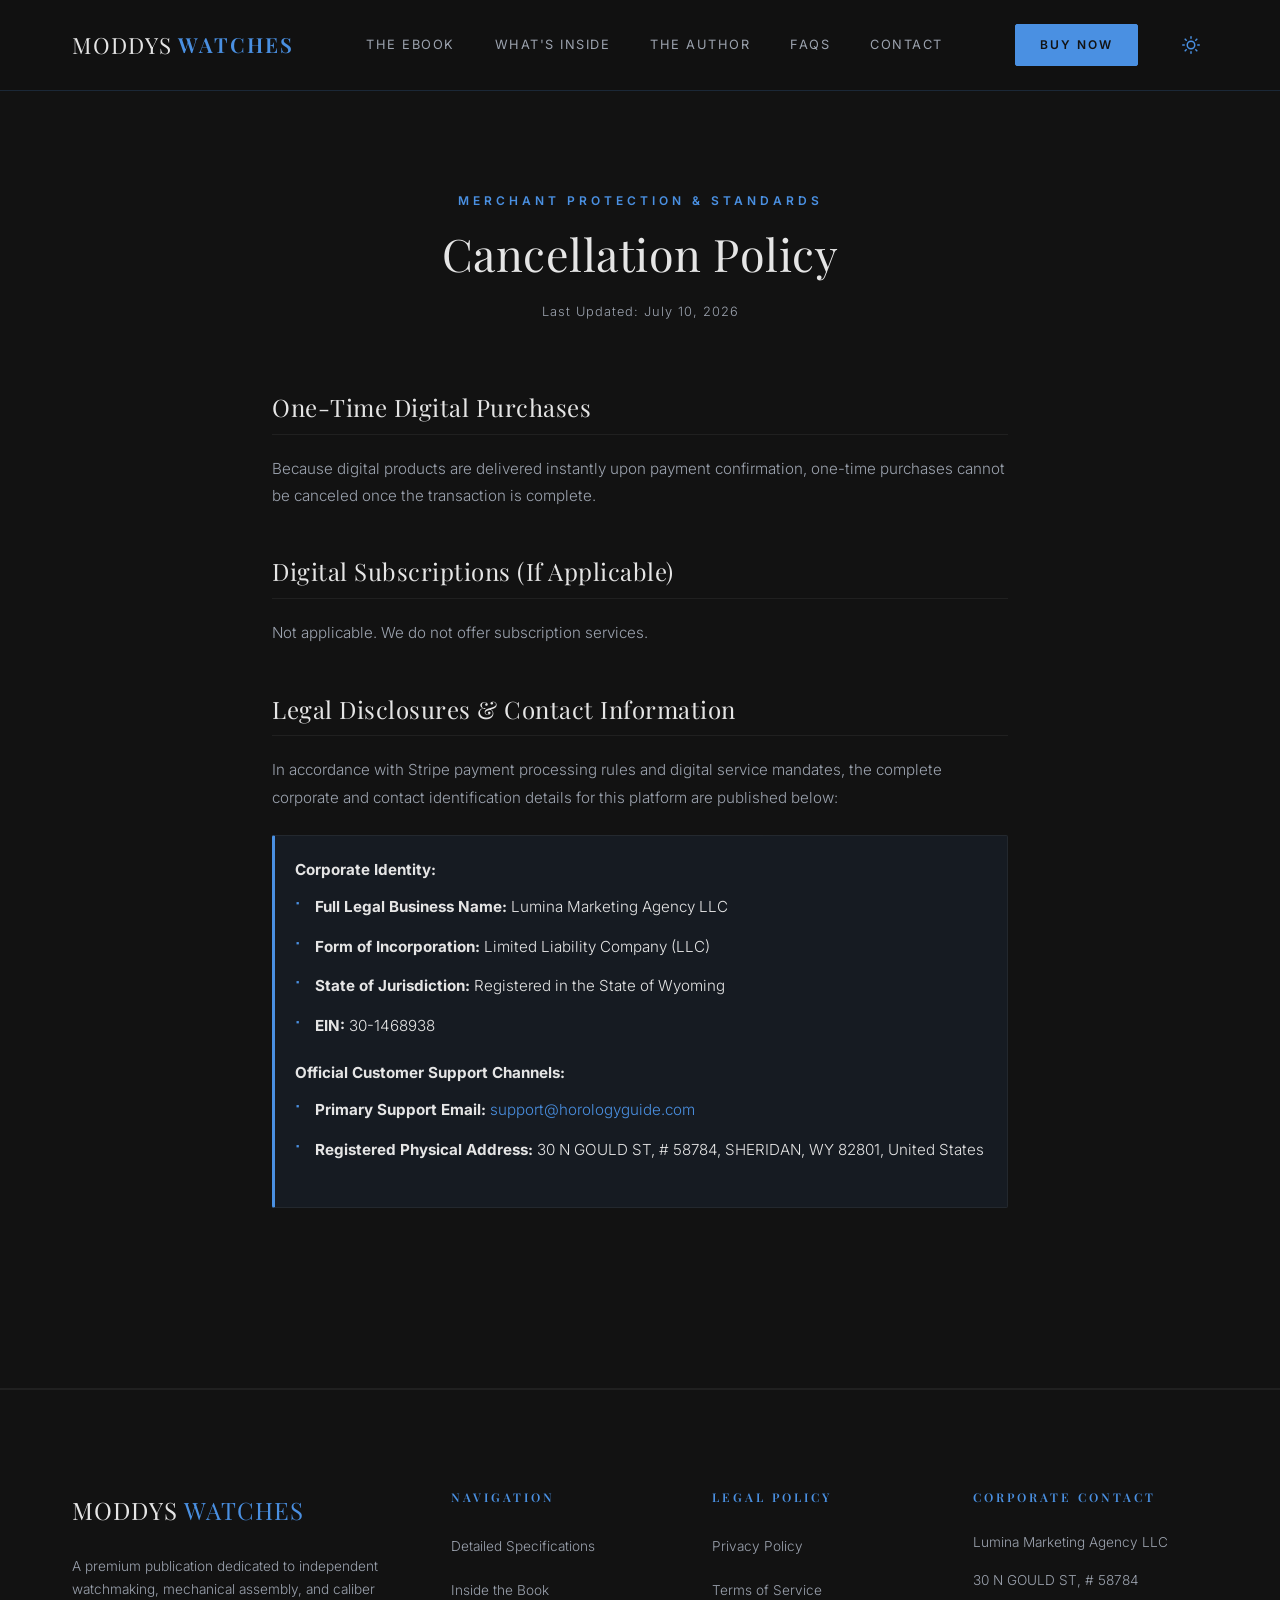
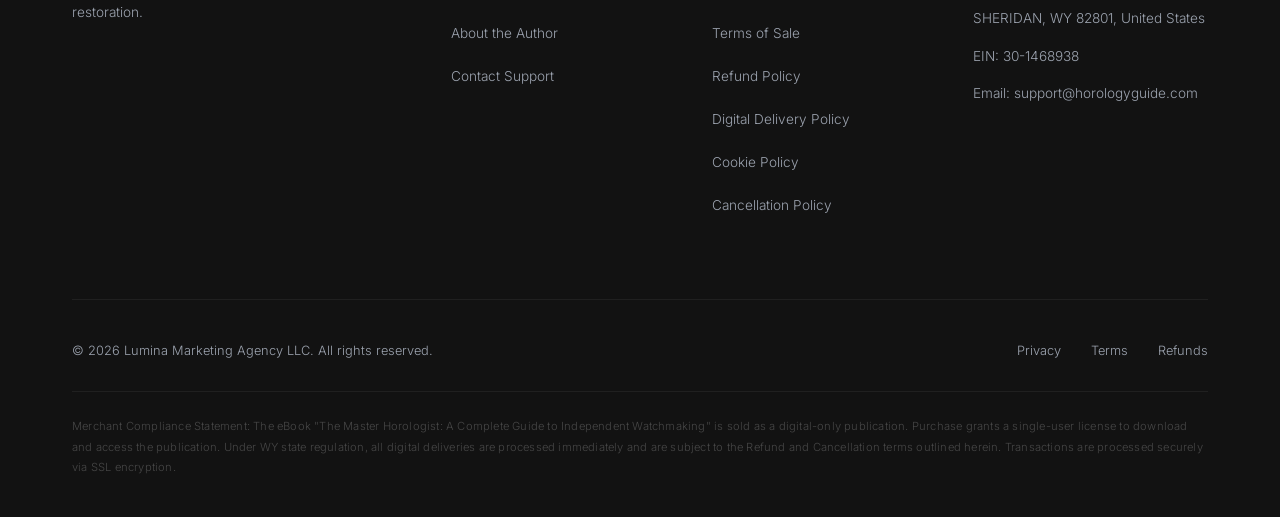
==== cancellation.html @ 5de06265 "Split legal policies into individual compliance pages and update all footer navigation links" ====
<!DOCTYPE html>
<html lang="en">

<head>
  <meta charset="UTF-8">
  <meta name="viewport" content="width=device-width, initial-scale=1.0">
  <meta name="description" content="Cancellation Policy for Moddys Watches digital purchases.">
  <title>Cancellation Policy — Moddys Watches</title>
  <link rel="preconnect" href="https://fonts.googleapis.com">
  <link rel="preconnect" href="https://fonts.gstatic.com" crossorigin>
  <link
    href="https://fonts.googleapis.com/css2?family=Inter:wght@300;400;500;600;700&family=Playfair+Display:ital,wght@0,400;0,600;0,700;1,400&display=swap"
    rel="stylesheet">
  <link rel="stylesheet" href="style.css">
  <script>
    (function () {
      const currentTheme = localStorage.getItem('theme');
      if (currentTheme === 'classic') {
        document.body.classList.add('theme-classic');
      }
    })();
  </script>
</head>

<body>

  <!-- HEADER -->
  <header class="header">
    <div class="container header-container">
      <a href="index.html" class="logo">
        MODDYS<span>WATCHES</span>
      </a>

      <nav class="nav-menu" id="navMenu">
        <a href="product.html" class="nav-link">The eBook</a>
        <a href="index.html#features" class="nav-link">What's Inside</a>
        <a href="index.html#author" class="nav-link">The Author</a>
        <a href="index.html#faq" class="nav-link">FAQs</a>
        <a href="contact.html" class="nav-link">Contact</a>
      </nav>

      <div class="nav-actions">
        <a href="product.html" class="btn btn-primary btn-nav-cta">Buy Now</a>
        <button class="theme-toggle" id="themeToggle" aria-label="Toggle Theme">
          <!-- Sun Icon (appears in dark mode to switch to light) -->
          <svg class="sun-icon" width="18" height="18" viewBox="0 0 24 24" fill="none" stroke="currentColor"
            stroke-width="2" stroke-linecap="round" stroke-linejoin="round">
            <circle cx="12" cy="12" r="5"></circle>
            <line x1="12" y1="1" x2="12" y2="3"></line>
            <line x1="12" y1="21" x2="12" y2="23"></line>
            <line x1="4.22" y1="4.22" x2="5.64" y2="5.64"></line>
            <line x1="18.36" y1="18.36" x2="19.78" y2="19.78"></line>
            <line x1="1" y1="12" x2="3" y2="12"></line>
            <line x1="21" y1="12" x2="23" y2="12"></line>
            <line x1="4.22" y1="19.78" x2="5.64" y2="18.36"></line>
            <line x1="18.36" y1="5.64" x2="19.78" y2="4.22"></line>
          </svg>
          <!-- Moon Icon (appears in light mode to switch to dark) -->
          <svg class="moon-icon" width="18" height="18" viewBox="0 0 24 24" fill="none" stroke="currentColor"
            stroke-width="2" stroke-linecap="round" stroke-linejoin="round">
            <path d="M21 12.79A9 9 0 1 1 11.21 3 7 7 0 0 0 21 12.79z"></path>
          </svg>
        </button>
        <button class="mobile-nav-toggle" id="mobileNavToggle" aria-label="Toggle navigation">
          <span class="hamburger"></span>
        </button>
      </div>
    </div>
  </header>

  <!-- LEGAL CONTENT PAGE -->
  <section class="legal-page">
    <div class="container legal-container">
      <div class="legal-header">
        <span class="section-tag">Merchant Protection &amp; Standards</span>
        <h1 class="section-title">Cancellation Policy</h1>
        <p class="legal-meta">Last Updated: July 10, 2026</p>
      </div>

      <div class="legal-content">
        <h2>One-Time Digital Purchases</h2>
        <p>
          Because digital products are delivered instantly upon payment confirmation, one-time purchases cannot be canceled once the transaction is complete.
        </p>

        <h2>Digital Subscriptions (If Applicable)</h2>
        <p>
          Not applicable. We do not offer subscription services.
        </p>

        <h2>Legal Disclosures &amp; Contact Information</h2>
        <p>
          In accordance with Stripe payment processing rules and digital service mandates, the complete corporate and contact identification details for this platform are published below:
        </p>
        <div class="legal-section-callout" style="background-color: var(--color-gold-light); border-left: 3px solid var(--color-gold-accent); padding: 20px; margin-top: 20px;">
          <p style="margin-bottom: 10px;"><strong>Corporate Identity:</strong></p>
          <ul style="list-style: none; padding-left: 0; margin-bottom: 20px; color: var(--color-text-primary);">
            <li><strong>Full Legal Business Name:</strong> Lumina Marketing Agency LLC</li>
            <li><strong>Form of Incorporation:</strong> Limited Liability Company (LLC)</li>
            <li><strong>State of Jurisdiction:</strong> Registered in the State of Wyoming</li>
            <li><strong>EIN:</strong> 30-1468938</li>
          </ul>
          <p style="margin-bottom: 10px;"><strong>Official Customer Support Channels:</strong></p>
          <ul style="list-style: none; padding-left: 0; color: var(--color-text-primary);">
            <li><strong>Primary Support Email:</strong> <a href="mailto:support@horologyguide.com" class="text-gold">support@horologyguide.com</a></li>
            <li><strong>Registered Physical Address:</strong> 30 N GOULD ST, # 58784, SHERIDAN, WY 82801, United States</li>
          </ul>
        </div>
      </div>
    </div>
  </section>

  <!-- FOOTER -->
  <footer class="footer">
    <div class="container">
      <div class="footer-grid">
        <div class="footer-brand">
          <div class="footer-logo">MODDYS <span>WATCHES</span></div>
          <p class="footer-desc">
            A premium publication dedicated to independent watchmaking, mechanical assembly, and caliber restoration.
          </p>
        </div>

        <div>
          <h4 class="footer-heading">Navigation</h4>
          <ul class="footer-links">
            <li><a href="product.html" class="footer-link">Detailed Specifications</a></li>
            <li><a href="index.html#features" class="footer-link">Inside the Book</a></li>
            <li><a href="index.html#author" class="footer-link">About the Author</a></li>
            <li><a href="contact.html" class="footer-link">Contact Support</a></li>
          </ul>
        </div>

        <div>
          <h4 class="footer-heading">Legal Policy</h4>
          <ul class="footer-links">
            <li><a href="privacy.html" class="footer-link">Privacy Policy</a></li>
            <li><a href="terms.html" class="footer-link">Terms of Service</a></li>
            <li><a href="terms-of-sale.html" class="footer-link">Terms of Sale</a></li>
            <li><a href="refund.html" class="footer-link">Refund Policy</a></li>
            <li><a href="delivery.html" class="footer-link">Digital Delivery Policy</a></li>
            <li><a href="cookies.html" class="footer-link">Cookie Policy</a></li>
            <li><a href="cancellation.html" class="footer-link">Cancellation Policy</a></li>
          </ul>
        </div>

        <div>
          <h4 class="footer-heading">Corporate Contact</h4>
          <div class="footer-contact-info">
            <span>Lumina Marketing Agency LLC</span>
            <span>30 N GOULD ST, # 58784</span>
            <span>SHERIDAN, WY 82801, United States</span>
            <span>EIN: 30-1468938</span>
            <span>Email: support@horologyguide.com</span>
          </div>
        </div>
      </div>

      <div class="footer-bottom">
        <span>&copy; 2026 Lumina Marketing Agency LLC. All rights reserved.</span>
        <div class="footer-bottom-links">
          <a href="privacy.html" class="footer-bottom-link">Privacy</a>
          <a href="terms.html" class="footer-bottom-link">Terms</a>
          <a href="refund.html" class="footer-bottom-link">Refunds</a>
        </div>
      </div>

      <div class="compliance-text">
        Merchant Compliance Statement: The eBook "The Master Horologist: A Complete Guide to Independent Watchmaking" is
        sold as a digital-only publication. Purchase grants a single-user license to download and access the
        publication. Under WY state regulation, all digital deliveries are processed immediately and are subject to the
        Refund and Cancellation terms outlined herein. Transactions are processed securely via SSL encryption.
      </div>
    </div>
  </footer>

  <!-- MOBILE MENU SCRIPT -->
  <script>
    const mobileNavToggle = document.getElementById('mobileNavToggle');
    const navMenu = document.getElementById('navMenu');

    mobileNavToggle.addEventListener('click', () => {
      mobileNavToggle.classList.toggle('active');
      navMenu.classList.toggle('active');
    });

    // Theme Toggle Logic
    const themeToggle = document.getElementById('themeToggle');
    if (themeToggle) {
      themeToggle.addEventListener('click', () => {
        document.body.classList.toggle('theme-classic');
        const isClassic = document.body.classList.contains('theme-classic');
        localStorage.setItem('theme', isClassic ? 'classic' : 'dark');
      });
    }
  </script>
</body>

</html>
---- style.css ----
/* 
  MODDYS WATCHES - PREMIUM DARK LUXURY STYLESHEET
  Theme: Midnight Horology (Rolex / Audemars Piguet Style)
  Colors: Obsidian (#090a0b), Slate Carbon (#111315), Champagne Gold (#cda87a), Platinized White (#f3f4f6)
*/

@import url('https://fonts.googleapis.com/css2?family=Inter:wght@300;400;500;600;700&family=Playfair+Display:ital,wght@0,400;0,600;0,700;1,400&display=swap');

/* --- CUSTOM VARIABLES --- */
:root {
  --color-primary-dark: #121212;     /* Matte Charcoal */
  --color-card-dark: #1a1a1a;        /* Pure Jet Black / Carbon */
  --color-gold-accent: #4a90e2;      /* Electric Steel Blue */
  --color-gold-hover: #357abd;       /* Steel Blue Hover */
  --color-gold-light: rgba(74, 144, 226, 0.08); /* Electric Blue Tint */
  --color-text-primary: #e5e5e5;     /* Off-White */
  --color-text-muted: #9ca3af;       /* Steel Gray */
  --color-border-gold: rgba(74, 144, 226, 0.18); /* Delicate Blue Frame */
  --color-border-muted: rgba(255, 255, 255, 0.06);
  --color-header-bg: rgba(18, 18, 18, 0.92);
  --color-compliance-text: rgba(229, 229, 229, 0.25);
  
  --font-serif: 'Playfair Display', Georgia, serif;
  --font-sans: 'Inter', system-ui, -apple-system, sans-serif;
  
  --transition-smooth: all 0.4s cubic-bezier(0.16, 1, 0.3, 1);
  --shadow-gold-glow: 0 8px 30px rgba(74, 144, 226, 0.08);
  --shadow-heavy: 0 20px 40px rgba(0, 0, 0, 0.4);
  --border-radius-sm: 2px; /* Sharp, geometric lines look more premium than round bubbles */
  --border-radius-md: 4px;
}

/* --- CLASSIC LIGHT MODE OVERRIDES --- */
body.theme-classic {
  --color-primary-dark: #fbfaf8;     /* Premium Alabaster / Warm White */
  --color-card-dark: #ffffff;        /* Pure White */
  --color-gold-accent: #2c5282;      /* Midnight Steel Blue Accent */
  --color-gold-hover: #1a365d;       /* Midnight Blue Hover */
  --color-gold-light: rgba(44, 82, 130, 0.06); /* Soft Blue Tint */
  --color-text-primary: #1a1d20;     /* Obsidian Charcoal */
  --color-text-muted: #5e646a;       /* Steel Gray */
  --color-border-gold: rgba(44, 82, 130, 0.15); /* Soft Blue Frame */
  --color-border-muted: rgba(0, 0, 0, 0.06);
  --color-header-bg: rgba(251, 250, 248, 0.92);
  --color-compliance-text: rgba(26, 29, 32, 0.35);
}

/* --- RESET & GLOBAL STYLES --- */
*, *::before, *::after {
  box-sizing: border-box;
  margin: 0;
  padding: 0;
}

html {
  scroll-behavior: smooth;
  background-color: var(--color-primary-dark);
}

body {
  font-family: var(--font-sans);
  color: var(--color-text-primary);
  background-color: var(--color-primary-dark);
  line-height: 1.7;
  -webkit-font-smoothing: antialiased;
  font-weight: 300; /* Reﬁned, high-end editorial weight */
}

a {
  text-decoration: none;
  color: inherit;
  transition: var(--transition-smooth);
}

button, input, textarea, select {
  font-family: inherit;
  font-size: inherit;
  outline: none;
}

ul {
  list-style: none;
}

img {
  max-width: 100%;
  height: auto;
  display: block;
}

/* --- TYPOGRAPHY --- */
h1, h2, h3, h4, h5, h6 {
  font-family: var(--font-serif);
  color: var(--color-text-primary);
  font-weight: 400;
  line-height: 1.2;
  letter-spacing: 0.5px;
}

.serif-italic {
  font-family: var(--font-serif);
  font-style: italic;
  font-weight: 400;
}

.text-gold {
  color: var(--color-gold-accent);
}

/* --- REUSABLE COMPONENTS --- */
.container {
  width: 100%;
  max-width: 1200px;
  margin: 0 auto;
  padding: 0 32px;
}

/* Section Header */
.section-header {
  text-align: center;
  max-width: 800px;
  margin: 0 auto 70px auto;
  position: relative;
}

.section-header::after {
  content: '';
  display: block;
  width: 60px;
  height: 1px;
  background-color: var(--color-gold-accent);
  margin: 24px auto 0 auto;
  opacity: 0.6;
}

.section-tag {
  font-size: 0.75rem;
  text-transform: uppercase;
  letter-spacing: 4px; /* Extreme tracking */
  color: var(--color-gold-accent);
  font-weight: 600;
  margin-bottom: 16px;
  display: block;
}

.section-title {
  font-size: 2.8rem;
  font-weight: 400;
  margin-bottom: 20px;
}

.section-subtitle {
  font-size: 1.1rem;
  color: var(--color-text-muted);
  font-weight: 300;
  max-width: 600px;
  margin: 0 auto;
}

/* Premium Buttons */
.btn {
  display: inline-flex;
  align-items: center;
  justify-content: center;
  padding: 16px 36px;
  font-size: 0.85rem;
  font-weight: 500;
  letter-spacing: 2px;
  text-transform: uppercase;
  border-radius: var(--border-radius-sm);
  cursor: pointer;
  transition: var(--transition-smooth);
  position: relative;
  overflow: hidden;
}

.btn-primary {
  background-color: var(--color-gold-accent);
  color: var(--color-primary-dark);
  border: 1px solid var(--color-gold-accent);
  font-weight: 600;
}

.btn-primary:hover {
  background-color: transparent;
  color: var(--color-gold-accent);
  border-color: var(--color-gold-accent);
  box-shadow: var(--shadow-gold-glow);
  transform: translateY(-1px);
}

.btn-secondary {
  background-color: transparent;
  color: var(--color-text-primary);
  border: 1px solid var(--color-border-gold);
}

.btn-secondary:hover {
  background-color: rgba(205, 168, 122, 0.05);
  border-color: var(--color-gold-accent);
  color: var(--color-gold-accent);
  transform: translateY(-1px);
}

.btn-dark {
  background-color: var(--color-card-dark);
  color: var(--color-text-primary);
  border: 1px solid var(--color-border-muted);
}

.btn-dark:hover {
  background-color: var(--color-gold-accent);
  color: var(--color-primary-dark);
  border-color: var(--color-gold-accent);
  transform: translateY(-1px);
}

.theme-toggle {
  background: none;
  border: none;
  cursor: pointer;
  color: var(--color-gold-accent);
  display: flex;
  align-items: center;
  justify-content: center;
  padding: 8px;
  margin-left: 16px;
  font-size: 1.25rem;
  transition: var(--transition-smooth);
}

.theme-toggle:hover {
  transform: scale(1.15);
  color: var(--color-gold-hover);
}

.btn-block {
  width: 100%;
}

/* --- NAVIGATION HEADER --- */
.header {
  position: sticky;
  top: 0;
  background-color: var(--color-header-bg);
  backdrop-filter: blur(15px);
  border-bottom: 1px solid var(--color-border-gold);
  z-index: 1000;
  transition: var(--transition-smooth);
}

.header-container {
  display: flex;
  justify-content: space-between;
  align-items: center;
  height: 90px;
}

.logo {
  display: flex;
  align-items: center;
  font-family: var(--font-serif);
  font-size: 1.4rem;
  font-weight: 400;
  color: var(--color-text-primary);
  letter-spacing: 1px;
}

.logo span {
  color: var(--color-gold-accent);
  margin-left: 6px;
  font-weight: 600;
  font-size: 1.3rem;
  letter-spacing: 2px;
}

.nav-menu {
  display: flex;
  align-items: center;
  gap: 40px;
}

.nav-link {
  font-size: 0.8rem;
  font-weight: 400;
  color: var(--color-text-muted);
  letter-spacing: 1.5px;
  text-transform: uppercase;
  position: relative;
  padding: 6px 0;
}

.nav-link::after {
  content: '';
  position: absolute;
  bottom: 0;
  left: 50%;
  transform: translateX(-50%);
  width: 0;
  height: 1px;
  background-color: var(--color-gold-accent);
  transition: var(--transition-smooth);
}

.nav-link:hover {
  color: var(--color-text-primary);
}

.nav-link:hover::after {
  width: 100%;
}

.nav-actions {
  display: flex;
  align-items: center;
  gap: 20px;
}

.btn-nav-cta {
  padding: 10px 24px;
  font-size: 0.75rem;
}

/* Mobile Nav Toggle */
.mobile-nav-toggle {
  display: none;
  background: none;
  border: none;
  cursor: pointer;
  padding: 8px;
}

.hamburger {
  display: block;
  width: 20px;
  height: 1px;
  background-color: var(--color-text-primary);
  position: relative;
  transition: var(--transition-smooth);
}

.hamburger::before, .hamburger::after {
  content: '';
  display: block;
  width: 20px;
  height: 1px;
  background-color: var(--color-text-primary);
  position: absolute;
  transition: var(--transition-smooth);
}

.hamburger::before { top: -6px; }
.hamburger::after { bottom: -6px; }

.mobile-nav-toggle.active .hamburger {
  background-color: transparent;
}
.mobile-nav-toggle.active .hamburger::before {
  transform: rotate(45deg);
  top: 0;
}
.mobile-nav-toggle.active .hamburger::after {
  transform: rotate(-45deg);
  bottom: 0;
}

/* --- HERO SECTION --- */
.hero {
  padding: 120px 0 140px 0;
  background-color: var(--color-primary-dark);
  border-bottom: 1px solid var(--color-border-muted);
  position: relative;
}

.hero-grid {
  display: grid;
  grid-template-columns: 1.15fr 0.85fr;
  gap: 80px;
  align-items: center;
}

.hero-content {
  max-width: 620px;
}

.hero-pretitle {
  display: flex;
  align-items: center;
  gap: 12px;
  font-size: 0.75rem;
  text-transform: uppercase;
  letter-spacing: 4px;
  color: var(--color-gold-accent);
  font-weight: 600;
  margin-bottom: 30px;
}

.hero-pretitle::before {
  content: '';
  display: block;
  width: 30px;
  height: 1px;
  background-color: var(--color-gold-accent);
}

.hero-title {
  font-size: 4.2rem;
  line-height: 1.15;
  margin-bottom: 24px;
  font-weight: 400;
}

.hero-description {
  font-size: 1.1rem;
  color: var(--color-text-muted);
  margin-bottom: 44px;
  font-weight: 300;
  line-height: 1.8;
}

.hero-cta-wrapper {
  display: flex;
  align-items: center;
  gap: 36px;
  margin-bottom: 50px;
}

.hero-price {
  display: flex;
  flex-direction: column;
}

.price-original {
  font-size: 0.85rem;
  text-decoration: line-through;
  color: var(--color-text-muted);
  letter-spacing: 1px;
}

.price-current {
  font-family: var(--font-serif);
  font-size: 2.5rem;
  font-weight: 400;
  color: var(--color-gold-accent);
  line-height: 1;
}

.hero-benefits-list {
  display: flex;
  flex-direction: column;
  gap: 16px;
  border-top: 1px solid var(--color-border-muted);
  padding-top: 30px;
}

.hero-benefit-item {
  display: flex;
  align-items: center;
  gap: 14px;
  font-size: 0.85rem;
  color: var(--color-text-muted);
  letter-spacing: 0.5px;
}

.hero-benefit-item svg {
  color: var(--color-gold-accent);
  flex-shrink: 0;
}

/* Cover Image Mockup Component */
.hero-image-wrapper {
  position: relative;
  display: flex;
  justify-content: center;
  align-items: center;
}

.book-mockup-container {
  position: relative;
  width: 330px;
  height: 480px;
  perspective: 1500px;
}

.book-mockup {
  position: relative;
  width: 100%;
  height: 100%;
  transform-style: preserve-3d;
  box-shadow: 20px 25px 50px rgba(0, 0, 0, 0.5);
  border-radius: var(--border-radius-sm);
  transition: transform 0.6s cubic-bezier(0.16, 1, 0.3, 1);
}

.book-mockup:hover {
  transform: rotateY(-12deg) rotateX(4deg) translateZ(10px);
}

.book-cover {
  position: absolute;
  top: 0;
  left: 0;
  width: 100%;
  height: 100%;
  background-color: #161a22; /* Obsidian Navy Cover */
  color: #f3f4f6; /* Platinized White */
  padding: 50px 36px;
  display: flex;
  flex-direction: column;
  justify-content: space-between;
  border-radius: var(--border-radius-sm);
  border: 1px solid rgba(74, 144, 226, 0.25);
  box-shadow: inset 0 0 40px rgba(0, 0, 0, 0.85);
}

.book-cover h1,
.book-cover h2,
.book-cover h3,
.book-cover h4 {
  color: #f3f4f6 !important;
}

.book-cover::before {
  content: '';
  position: absolute;
  top: 16px;
  left: 16px;
  right: 16px;
  bottom: 16px;
  border: 1px solid rgba(213, 189, 156, 0.35); /* Elegant gold frame */
  border-radius: var(--border-radius-sm);
  pointer-events: none;
}

.book-header {
  text-align: center;
  font-size: 0.75rem;
  letter-spacing: 4px;
  text-transform: uppercase;
  color: #d5bd9c; /* Gold header tag */
}

.book-title-area {
  text-align: center;
  margin: auto 0;
}

.book-title-main {
  font-family: var(--font-serif);
  font-size: 2.4rem;
  font-weight: 400;
  line-height: 1.25;
  margin-bottom: 20px;
  letter-spacing: 1px;
}

.book-title-sub {
  font-size: 0.75rem;
  letter-spacing: 2px;
  text-transform: uppercase;
  color: #d5bd9c;
  border-top: 1px solid rgba(213, 189, 156, 0.3);
  padding-top: 20px;
  display: inline-block;
  font-weight: 500;
}

.book-footer {
  text-align: center;
  font-size: 0.75rem;
  letter-spacing: 3px;
  text-transform: uppercase;
  color: var(--color-text-muted);
}

.book-spine-effect {
  position: absolute;
  left: 0;
  top: 0;
  width: 18px;
  height: 100%;
  background: linear-gradient(to right, rgba(0,0,0,0.45) 0%, rgba(255,255,255,0.03) 50%, rgba(0,0,0,0.3) 100%);
  pointer-events: none;
}

.book-shadow-back {
  position: absolute;
  top: 15px;
  left: 15px;
  width: 100%;
  height: 100%;
  background-color: rgba(0, 0, 0, 0.6);
  filter: blur(10px);
  z-index: -1;
}

/* Gear decorative background element */
.gear-deco {
  position: absolute;
  width: 360px;
  height: 360px;
  border: 1px dashed rgba(205, 168, 122, 0.1);
  border-radius: 50%;
  z-index: -1;
  animation: rotateGear 160s linear infinite;
  display: flex;
  align-items: center;
  justify-content: center;
}

.gear-deco::before {
  content: '';
  width: 240px;
  height: 240px;
  border: 1px solid rgba(205, 168, 122, 0.06);
  border-radius: 50%;
}

/* --- FEATURES SECTION --- */
.features {
  padding: 120px 0;
  background-color: var(--color-primary-dark);
  border-bottom: 1px solid var(--color-border-muted);
}

.features-grid {
  display: grid;
  grid-template-columns: repeat(4, 1fr);
  gap: 30px;
}

.feature-card {
  background-color: var(--color-card-dark);
  padding: 48px 32px;
  border-radius: var(--border-radius-md);
  border: 1px solid var(--color-border-muted);
  transition: var(--transition-smooth);
  display: flex;
  flex-direction: column;
  height: 100%;
  position: relative;
}

.feature-card:hover {
  transform: translateY(-4px);
  border-color: var(--color-gold-accent);
  box-shadow: var(--shadow-gold-glow);
}

.feature-icon-wrapper {
  width: 44px;
  height: 44px;
  border-radius: 50%;
  border: 1px solid var(--color-border-gold);
  color: var(--color-gold-accent);
  display: flex;
  align-items: center;
  justify-content: center;
  margin-bottom: 28px;
}

.feature-num {
  font-family: var(--font-serif);
  font-size: 0.85rem;
  color: var(--color-gold-accent);
  font-weight: 500;
  margin-bottom: 12px;
  letter-spacing: 1px;
}

.feature-title {
  font-size: 1.25rem;
  margin-bottom: 16px;
  font-weight: 400;
}

.feature-desc {
  font-size: 0.9rem;
  color: var(--color-text-muted);
  line-height: 1.7;
}

/* --- AUTHOR/ABOUT SECTION --- */
.author {
  padding: 120px 0;
  background-color: var(--color-primary-dark);
  border-bottom: 1px solid var(--color-border-muted);
}

.author-grid {
  display: grid;
  grid-template-columns: 0.95fr 1.05fr;
  gap: 80px;
  align-items: center;
}

.author-image-area {
  position: relative;
}

.author-frame {
  position: relative;
  border: 1px solid var(--color-border-gold);
  padding: 16px;
  background-color: var(--color-card-dark);
}

.author-image-placeholder {
  width: 100%;
  height: 520px;
  background-color: #17191b;
  border: 1px solid var(--color-border-muted);
  display: flex;
  flex-direction: column;
  justify-content: flex-end;
  align-items: center;
  padding: 48px;
  position: relative;
  overflow: hidden;
}

.author-image-placeholder::after {
  content: '';
  position: absolute;
  top: 0;
  left: 0;
  width: 100%;
  height: 100%;
  background: linear-gradient(to bottom, rgba(9, 10, 11, 0) 40%, rgba(9, 10, 11, 0.9) 100%);
  pointer-events: none;
}

/* Luxury clock dial vector pattern backdrop in author card */
.author-image-placeholder::before {
  content: '';
  position: absolute;
  top: 50%;
  left: 50%;
  transform: translate(-50%, -50%);
  width: 320px;
  height: 320px;
  border: 1px solid rgba(205, 168, 122, 0.05);
  border-radius: 50%;
  pointer-events: none;
}

.author-text-on-image {
  z-index: 10;
  text-align: center;
}

.author-name-tag {
  font-family: var(--font-serif);
  font-size: 2rem;
  color: var(--color-gold-accent);
  margin-bottom: 6px;
}

.author-title-tag {
  font-size: 0.75rem;
  text-transform: uppercase;
  letter-spacing: 3px;
  color: var(--color-text-muted);
}

.author-bio {
  max-width: 580px;
}

.author-bio-lead {
  font-family: var(--font-serif);
  font-size: 2rem;
  line-height: 1.4;
  margin-bottom: 28px;
  font-weight: 400;
}

.author-bio-p {
  color: var(--color-text-muted);
  margin-bottom: 24px;
  font-size: 0.95rem;
  line-height: 1.8;
}

.author-credentials {
  display: grid;
  grid-template-columns: repeat(2, 1fr);
  gap: 30px;
  margin-top: 40px;
  border-top: 1px solid var(--color-border-muted);
  padding-top: 30px;
}

.credential-item {
  display: flex;
  flex-direction: column;
}

.credential-label {
  font-size: 0.7rem;
  text-transform: uppercase;
  letter-spacing: 2px;
  color: var(--color-text-muted);
  margin-bottom: 6px;
}

.credential-val {
  font-family: var(--font-serif);
  font-size: 1.3rem;
  color: var(--color-gold-accent);
}

/* --- FAQ SECTION --- */
.faq {
  padding: 120px 0;
  background-color: var(--color-primary-dark);
  border-bottom: 1px solid var(--color-border-muted);
}

.faq-layout {
  display: grid;
  grid-template-columns: 0.8fr 1.2fr;
  gap: 80px;
}

.faq-intro {
  position: sticky;
  top: 140px;
  height: fit-content;
}

.faq-intro h2 {
  font-size: 2.5rem;
  margin-bottom: 24px;
}

.faq-intro p {
  color: var(--color-text-muted);
  margin-bottom: 36px;
  font-size: 0.95rem;
}

.faq-contact-card {
  background-color: var(--color-card-dark);
  padding: 36px;
  border-radius: var(--border-radius-md);
  border: 1px solid var(--color-border-gold);
}

.faq-contact-card h4 {
  font-size: 1.1rem;
  margin-bottom: 10px;
  font-weight: 500;
}

.faq-contact-card p {
  font-size: 0.85rem;
  color: var(--color-text-muted);
  margin-bottom: 24px;
  line-height: 1.6;
}

.faq-accordion {
  display: flex;
  flex-direction: column;
  gap: 20px;
}

.accordion-item {
  background-color: var(--color-card-dark);
  border-radius: var(--border-radius-md);
  border: 1px solid var(--color-border-muted);
  overflow: hidden;
  transition: var(--transition-smooth);
}

.accordion-header {
  width: 100%;
  display: flex;
  justify-content: space-between;
  align-items: center;
  padding: 26px 32px;
  background: none;
  border: none;
  text-align: left;
  cursor: pointer;
  font-family: var(--font-serif);
  font-size: 1.15rem;
  color: var(--color-text-primary);
}

.accordion-icon {
  width: 18px;
  height: 18px;
  color: var(--color-gold-accent);
  transition: var(--transition-smooth);
  flex-shrink: 0;
}

.accordion-content {
  max-height: 0;
  overflow: hidden;
  transition: max-height 0.4s cubic-bezier(0.16, 1, 0.3, 1);
}

.accordion-content-inner {
  padding: 0 32px 32px 32px;
  color: var(--color-text-muted);
  font-size: 0.9rem;
  line-height: 1.7;
}

.accordion-item.active {
  border-color: var(--color-gold-accent);
  box-shadow: var(--shadow-gold-glow);
}

.accordion-item.active .accordion-icon {
  transform: rotate(180deg);
}

/* --- PRODUCT DETAIL PAGE --- */
.product-detail {
  padding: 100px 0 140px 0;
  background-color: var(--color-primary-dark);
  border-bottom: 1px solid var(--color-border-muted);
}

.product-grid {
  display: grid;
  grid-template-columns: 1fr 1.1fr;
  gap: 80px;
  align-items: start;
}

.product-gallery {
  position: sticky;
  top: 140px;
  display: flex;
  flex-direction: column;
  align-items: center;
}

.product-badge-premium {
  background-color: var(--color-gold-light);
  color: var(--color-gold-accent);
  border: 1px solid var(--color-border-gold);
  padding: 8px 18px;
  font-size: 0.7rem;
  font-weight: 600;
  letter-spacing: 3px;
  text-transform: uppercase;
  border-radius: 20px;
  margin-bottom: 30px;
  display: inline-block;
}

.product-info-column {
  max-width: 600px;
}

.product-category {
  font-size: 0.75rem;
  letter-spacing: 3px;
  text-transform: uppercase;
  color: var(--color-gold-accent);
  font-weight: 600;
  margin-bottom: 16px;
  display: block;
}

.product-title {
  font-size: 3.2rem;
  margin-bottom: 20px;
  font-weight: 400;
}

.product-meta-row {
  display: flex;
  align-items: center;
  gap: 24px;
  margin-bottom: 36px;
  border-bottom: 1px solid var(--color-border-muted);
  padding-bottom: 24px;
}

.product-reviews {
  display: flex;
  align-items: center;
  gap: 10px;
  font-size: 0.85rem;
  color: var(--color-text-muted);
}

.stars {
  color: var(--color-gold-accent);
  letter-spacing: 1px;
}

.product-badge-format {
  border: 1px solid var(--color-border-gold);
  padding: 4px 12px;
  font-size: 0.7rem;
  font-weight: 600;
  letter-spacing: 1.5px;
  text-transform: uppercase;
  border-radius: var(--border-radius-sm);
  background-color: rgba(205, 168, 122, 0.05);
}

.product-price-box {
  margin-bottom: 40px;
}

.product-price-label {
  font-size: 0.75rem;
  text-transform: uppercase;
  letter-spacing: 2px;
  color: var(--color-text-muted);
  margin-bottom: 8px;
}

.product-price-flex {
  display: flex;
  align-items: baseline;
  gap: 20px;
}

.product-price-current {
  font-family: var(--font-serif);
  font-size: 3.5rem;
  font-weight: 400;
  color: var(--color-gold-accent);
}

.product-price-original {
  font-size: 1.3rem;
  text-decoration: line-through;
  color: var(--color-text-muted);
}

.product-description-bullets {
  margin-bottom: 44px;
}

.product-description-bullets h3 {
  font-size: 1.25rem;
  margin-bottom: 24px;
  font-weight: 400;
}

.bullet-list {
  display: flex;
  flex-direction: column;
  gap: 20px;
}

.bullet-item {
  display: flex;
  align-items: flex-start;
  gap: 16px;
  font-size: 0.9rem;
  color: var(--color-text-muted);
}

.bullet-item strong {
  color: var(--color-text-primary);
  font-weight: 400;
}

.bullet-item svg {
  color: var(--color-gold-accent);
  flex-shrink: 0;
  margin-top: 4px;
}

/* Purchase Actions / Payment Gateway Mockup */
.purchase-card {
  background-color: var(--color-card-dark);
  border: 1px solid var(--color-border-gold);
  border-radius: var(--border-radius-md);
  padding: 36px;
  margin-bottom: 44px;
  box-shadow: var(--shadow-heavy);
}

.checkout-badge-row {
  display: flex;
  align-items: center;
  justify-content: space-between;
  margin-top: 24px;
  border-top: 1px solid var(--color-border-muted);
  padding-top: 24px;
}

.checkout-badge-title {
  font-size: 0.7rem;
  text-transform: uppercase;
  letter-spacing: 2px;
  color: var(--color-text-muted);
}

.card-logos {
  display: flex;
  gap: 10px;
}

.card-logo {
  height: 22px;
  opacity: 0.8;
  filter: grayscale(100%) brightness(1.2);
  transition: var(--transition-smooth);
}

.card-logo:hover {
  opacity: 1;
  filter: grayscale(0%) brightness(1);
}

.guarantee-box {
  display: flex;
  align-items: flex-start;
  gap: 14px;
  font-size: 0.85rem;
  color: var(--color-text-muted);
  margin-top: 24px;
  padding: 16px;
  background-color: rgba(255,255,255,0.02);
  border-radius: var(--border-radius-sm);
  border-left: 2px solid var(--color-gold-accent);
  border-top: 1px solid var(--color-border-muted);
  border-right: 1px solid var(--color-border-muted);
  border-bottom: 1px solid var(--color-border-muted);
}

/* Chapters Table of Contents Accordion */
.chapters-preview {
  margin-top: 70px;
}

.chapters-preview h3 {
  font-size: 1.6rem;
  margin-bottom: 28px;
  border-bottom: 1px solid var(--color-border-muted);
  padding-bottom: 16px;
  font-weight: 400;
}

.chapters-list {
  display: flex;
  flex-direction: column;
  gap: 14px;
}

.chapter-item {
  border: 1px solid var(--color-border-muted);
  border-radius: var(--border-radius-md);
  background-color: var(--color-card-dark);
  transition: var(--transition-smooth);
}

.chapter-header {
  width: 100%;
  display: flex;
  justify-content: space-between;
  align-items: center;
  padding: 20px 24px;
  background: none;
  border: none;
  cursor: pointer;
  text-align: left;
}

.chapter-title-info {
  display: flex;
  align-items: center;
  gap: 16px;
}

.chapter-num-badge {
  font-size: 0.75rem;
  font-weight: 600;
  color: var(--color-gold-accent);
  background-color: var(--color-primary-dark);
  border: 1px solid var(--color-border-gold);
  width: 30px;
  height: 30px;
  border-radius: 50%;
  display: flex;
  align-items: center;
  justify-content: center;
  flex-shrink: 0;
}

.chapter-name {
  font-family: var(--font-serif);
  font-size: 1.1rem;
  color: var(--color-text-primary);
}

.chapter-pages {
  font-size: 0.75rem;
  color: var(--color-text-muted);
  letter-spacing: 0.5px;
}

.chapter-details {
  max-height: 0;
  overflow: hidden;
  transition: max-height 0.4s cubic-bezier(0.16, 1, 0.3, 1);
  background-color: var(--color-primary-dark);
}

.chapter-details-inner {
  padding: 24px;
  border-top: 1px solid var(--color-border-muted);
  font-size: 0.85rem;
  color: var(--color-text-muted);
  line-height: 1.7;
}

.chapter-details-inner ul {
  list-style: none;
  display: flex;
  flex-direction: column;
  gap: 10px;
}

.chapter-details-inner li {
  position: relative;
  padding-left: 20px;
}

.chapter-details-inner li::before {
  content: '▪';
  position: absolute;
  left: 0;
  color: var(--color-gold-accent);
  font-size: 0.6rem;
  top: -1px;
}

.chapter-item.active {
  border-color: var(--color-gold-accent);
  box-shadow: var(--shadow-gold-glow);
}

.chapter-item.active .chapter-details {
  max-height: 250px;
}

/* --- LEGAL & COMPLIANCE PAGES --- */
.legal-page {
  padding: 100px 0 140px 0;
  background-color: var(--color-primary-dark);
  border-bottom: 1px solid var(--color-border-muted);
}

.legal-container {
  max-width: 800px;
  margin: 0 auto;
}

.legal-header {
  text-align: center;
  margin-bottom: 70px;
}

.legal-meta {
  font-size: 0.8rem;
  color: var(--color-text-muted);
  margin-top: 12px;
  letter-spacing: 1px;
}

.legal-content {
  font-size: 0.95rem;
  color: var(--color-text-muted);
  line-height: 1.8;
}

.legal-content h2 {
  font-size: 1.5rem;
  color: var(--color-text-primary);
  margin: 48px 0 20px 0;
  padding-bottom: 12px;
  border-bottom: 1px solid var(--color-border-muted);
}

.legal-content p {
  margin-bottom: 24px;
}

.legal-content ul {
  list-style: none;
  margin-bottom: 24px;
}

.legal-content li {
  margin-bottom: 12px;
  position: relative;
  padding-left: 20px;
}

.legal-content li::before {
  content: '▪';
  position: absolute;
  left: 0;
  color: var(--color-gold-accent);
  font-size: 0.6rem;
  top: 1px;
}

.legal-section-callout {
  background-color: var(--color-card-dark);
  border-left: 2px solid var(--color-gold-accent);
  border-top: 1px solid var(--color-border-muted);
  border-right: 1px solid var(--color-border-muted);
  border-bottom: 1px solid var(--color-border-muted);
  padding: 24px;
  margin: 40px 0;
  border-radius: var(--border-radius-sm);
}

.legal-section-callout p {
  margin-bottom: 0;
  color: var(--color-text-primary);
}

/* --- CONTACT PAGE --- */
.contact-section {
  padding: 100px 0 140px 0;
  background-color: var(--color-primary-dark);
  border-bottom: 1px solid var(--color-border-muted);
}

.contact-grid {
  display: grid;
  grid-template-columns: 0.95fr 1.05fr;
  gap: 80px;
}

.contact-info {
  max-width: 480px;
}

.contact-info-list {
  display: flex;
  flex-direction: column;
  gap: 36px;
  margin-top: 50px;
}

.contact-info-item {
  display: flex;
  align-items: flex-start;
  gap: 20px;
}

.contact-info-icon {
  width: 40px;
  height: 40px;
  border-radius: 50%;
  border: 1px solid var(--color-border-gold);
  color: var(--color-gold-accent);
  display: flex;
  align-items: center;
  justify-content: center;
  flex-shrink: 0;
}

.contact-info-text h4 {
  font-size: 0.95rem;
  margin-bottom: 6px;
  font-weight: 500;
  letter-spacing: 0.5px;
}

.contact-info-text p {
  font-size: 0.9rem;
  color: var(--color-text-muted);
  line-height: 1.6;
}

.contact-form-wrapper {
  background-color: var(--color-card-dark);
  padding: 48px;
  border-radius: var(--border-radius-md);
  border: 1px solid var(--color-border-gold);
  box-shadow: var(--shadow-heavy);
}

.form-group {
  margin-bottom: 28px;
}

.form-label {
  display: block;
  font-size: 0.75rem;
  font-weight: 600;
  text-transform: uppercase;
  letter-spacing: 2px;
  margin-bottom: 10px;
  color: var(--color-text-primary);
}

.form-control {
  width: 100%;
  padding: 14px 18px;
  border: 1px solid var(--color-border-muted);
  background-color: var(--color-primary-dark);
  border-radius: var(--border-radius-sm);
  color: var(--color-text-primary);
  transition: var(--transition-smooth);
}

.form-control:focus {
  border-color: var(--color-gold-accent);
  box-shadow: 0 0 10px rgba(205, 168, 122, 0.1);
}

textarea.form-control {
  resize: vertical;
  min-height: 140px;
}

.form-status {
  margin-top: 20px;
  font-size: 0.85rem;
  padding: 16px;
  border-radius: var(--border-radius-sm);
  display: none;
}

.form-status.success {
  display: block;
  background-color: rgba(46, 125, 50, 0.1);
  color: #81c784;
  border: 1px solid rgba(129, 199, 132, 0.2);
}

/* --- FOOTER --- */
.footer {
  background-color: var(--color-primary-dark);
  color: var(--color-text-primary);
  padding: 100px 0 40px 0;
  border-top: 1px solid var(--color-border-muted);
}

.footer-grid {
  display: grid;
  grid-template-columns: 1.4fr 0.9fr 0.9fr 1fr;
  gap: 50px;
  margin-bottom: 80px;
}

.footer-brand {
  max-width: 320px;
}

.footer-logo {
  font-family: var(--font-serif);
  font-size: 1.5rem;
  font-weight: 400;
  color: var(--color-text-primary);
  margin-bottom: 24px;
  letter-spacing: 1px;
}

.footer-logo span {
  color: var(--color-gold-accent);
}

.footer-desc {
  font-size: 0.85rem;
  color: var(--color-text-muted);
  margin-bottom: 28px;
  line-height: 1.7;
}

.footer-heading {
  font-size: 0.75rem;
  text-transform: uppercase;
  letter-spacing: 3px;
  color: var(--color-gold-accent);
  margin-bottom: 28px;
  font-weight: 600;
}

.footer-links {
  display: flex;
  flex-direction: column;
  gap: 16px;
}

.footer-link {
  font-size: 0.85rem;
  color: var(--color-text-muted);
}

.footer-link:hover {
  color: var(--color-gold-accent);
  padding-left: 4px;
}

.footer-contact-info {
  display: flex;
  flex-direction: column;
  gap: 16px;
  font-size: 0.85rem;
  color: var(--color-text-muted);
  line-height: 1.6;
}

.footer-contact-info span {
  display: block;
}

.footer-bottom {
  border-top: 1px solid var(--color-border-muted);
  padding-top: 40px;
  display: flex;
  justify-content: space-between;
  align-items: center;
  font-size: 0.8rem;
  color: var(--color-text-muted);
}

.footer-bottom-links {
  display: flex;
  gap: 30px;
}

.footer-bottom-link {
  color: var(--color-text-muted);
}

.footer-bottom-link:hover {
  color: var(--color-gold-accent);
}

.compliance-text {
  max-width: 100%;
  margin-top: 30px;
  padding-top: 24px;
  border-top: 1px solid var(--color-border-muted);
  font-size: 0.7rem;
  color: var(--color-compliance-text);
  line-height: 1.8;
  letter-spacing: 0.2px;
}

/* --- MOBILE RESPONSIVENESS --- */
@media (max-width: 1024px) {
  .features-grid {
    grid-template-columns: repeat(2, 1fr);
    gap: 24px;
  }
}

@media (max-width: 768px) {
  h1 { font-size: 3rem; }
  h2 { font-size: 2.2rem; }
  
  .section-header {
    margin-bottom: 50px;
  }
  
  .section-title {
    font-size: 2.2rem;
  }
  
  /* Navigation */
  .mobile-nav-toggle {
    display: block;
    z-index: 1100;
  }
  
  .nav-menu {
    position: fixed;
    top: 90px;
    left: 0;
    right: 0;
    background-color: var(--color-primary-dark);
    flex-direction: column;
    padding: 50px 32px;
    border-bottom: 1px solid var(--color-border-gold);
    box-shadow: var(--shadow-heavy);
    gap: 30px;
    transform: translateY(-120%);
    opacity: 0;
    visibility: hidden;
    transition: var(--transition-smooth);
    z-index: 999;
  }
  
  .nav-menu.active {
    transform: translateY(0);
    opacity: 1;
    visibility: visible;
  }
  
  .nav-actions {
    display: none;
  }
  
  /* Hero */
  .hero {
    padding: 70px 0;
  }
  
  .hero-grid {
    grid-template-columns: 1fr;
    gap: 60px;
    text-align: center;
  }
  
  .hero-pretitle {
    justify-content: center;
  }
  
  .hero-cta-wrapper {
    justify-content: center;
    flex-direction: column;
    gap: 20px;
  }
  
  .hero-title {
    font-size: 3rem;
  }
  
  .hero-benefits-list {
    align-items: center;
  }
  
  /* Features */
  .features {
    padding: 80px 0;
  }
  
  /* Author */
  .author {
    padding: 80px 0;
  }
  
  .author-grid {
    grid-template-columns: 1fr;
    gap: 50px;
  }
  
  .author-image-placeholder {
    height: 420px;
  }
  
  /* FAQ */
  .faq {
    padding: 80px 0;
  }
  
  .faq-layout {
    grid-template-columns: 1fr;
    gap: 50px;
  }
  
  /* Product Page */
  .product-grid {
    grid-template-columns: 1fr;
    gap: 50px;
  }
  
  .product-gallery {
    position: static;
  }
  
  /* Contact Page */
  .contact-grid {
    grid-template-columns: 1fr;
    gap: 50px;
  }
  
  /* Footer */
  .footer {
    padding: 80px 0 40px 0;
  }
  
  .footer-grid {
    grid-template-columns: 1.5fr 1fr;
    gap: 40px;
  }
  
  .footer-bottom {
    flex-direction: column;
    gap: 24px;
    text-align: center;
  }
}

@media (max-width: 480px) {
  .features-grid {
    grid-template-columns: 1fr;
  }
  
  .footer-grid {
    grid-template-columns: 1fr;
    gap: 30px;
  }
  
  .author-credentials {
    grid-template-columns: 1fr;
    gap: 20px;
  }
  
  .product-price-flex {
    flex-direction: column;
    gap: 8px;
    align-items: center;
  }
}

/* Theme Toggle Icon Display Rules */
.theme-toggle .sun-icon {
  display: block;
}
.theme-toggle .moon-icon {
  display: none;
}
body.theme-classic .theme-toggle .sun-icon {
  display: none !important;
}
body.theme-classic .theme-toggle .moon-icon {
  display: block !important;
}
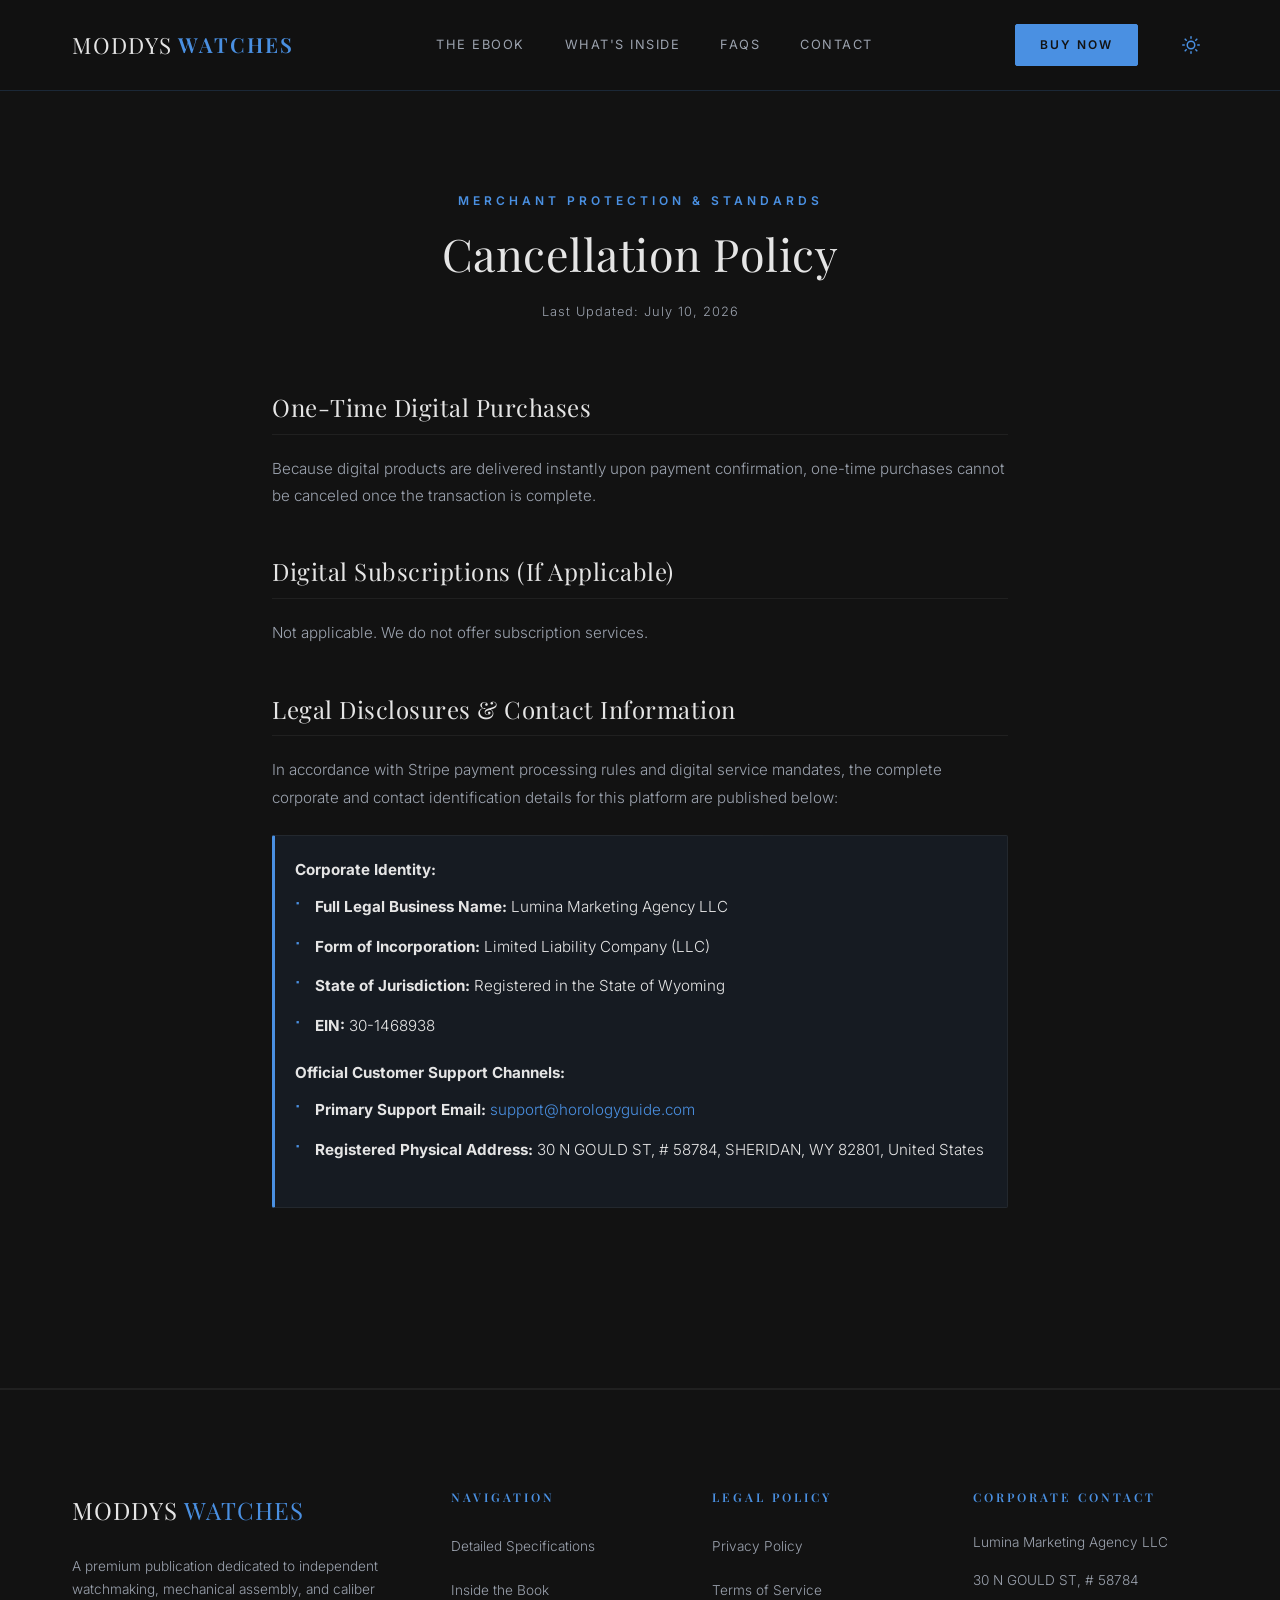
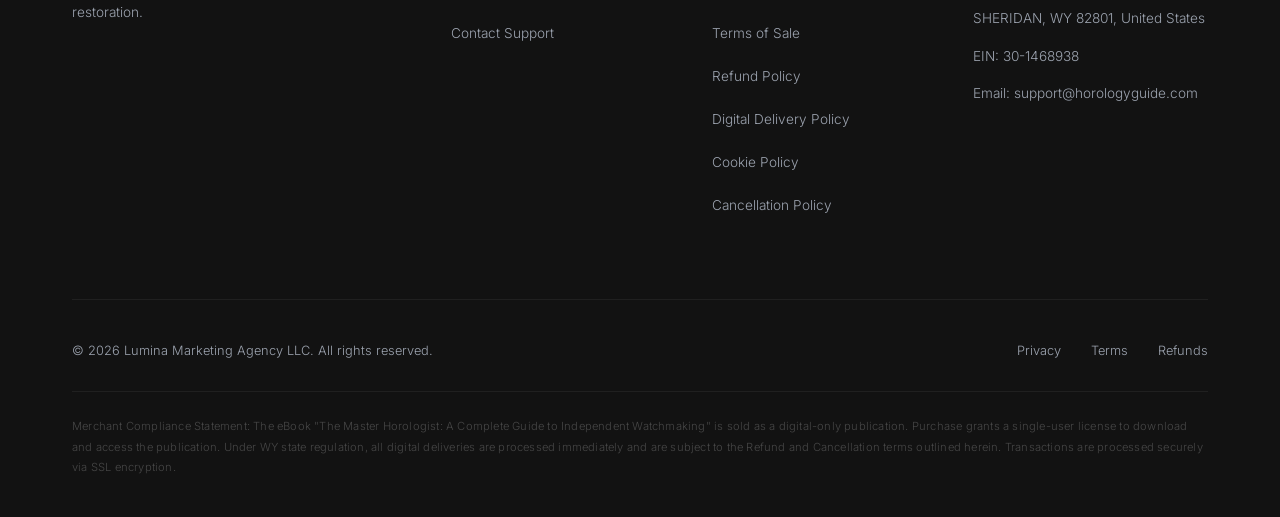
==== commit 67c72e86: "Update chapters curriculum, book overview section, remove author from nav/footer, fix chapter row la" ====
--- a/cancellation.html
+++ b/cancellation.html
@@ -34,7 +34,6 @@
       <nav class="nav-menu" id="navMenu">
         <a href="product.html" class="nav-link">The eBook</a>
         <a href="index.html#features" class="nav-link">What's Inside</a>
-        <a href="index.html#author" class="nav-link">The Author</a>
         <a href="index.html#faq" class="nav-link">FAQs</a>
         <a href="contact.html" class="nav-link">Contact</a>
       </nav>
@@ -126,7 +125,6 @@
           <ul class="footer-links">
             <li><a href="product.html" class="footer-link">Detailed Specifications</a></li>
             <li><a href="index.html#features" class="footer-link">Inside the Book</a></li>
-            <li><a href="index.html#author" class="footer-link">About the Author</a></li>
             <li><a href="contact.html" class="footer-link">Contact Support</a></li>
           </ul>
         </div>
--- a/style.css
+++ b/style.css
@@ -502,35 +502,14 @@
   left: 0;
   width: 100%;
   height: 100%;
-  background-color: #161a22; /* Obsidian Navy Cover */
-  color: #f3f4f6; /* Platinized White */
-  padding: 50px 36px;
-  display: flex;
-  flex-direction: column;
-  justify-content: space-between;
+  background-image: url('images/book-cover.jpg');
+  background-size: cover;
+  background-position: center;
   border-radius: var(--border-radius-sm);
-  border: 1px solid rgba(74, 144, 226, 0.25);
+  border: 1px solid rgba(213, 189, 156, 0.25);
   box-shadow: inset 0 0 40px rgba(0, 0, 0, 0.85);
 }
 
-.book-cover h1,
-.book-cover h2,
-.book-cover h3,
-.book-cover h4 {
-  color: #f3f4f6 !important;
-}
-
-.book-cover::before {
-  content: '';
-  position: absolute;
-  top: 16px;
-  left: 16px;
-  right: 16px;
-  bottom: 16px;
-  border: 1px solid rgba(213, 189, 156, 0.35); /* Elegant gold frame */
-  border-radius: var(--border-radius-sm);
-  pointer-events: none;
-}
 
 .book-header {
   text-align: center;
@@ -538,6 +517,15 @@
   letter-spacing: 4px;
   text-transform: uppercase;
   color: #d5bd9c; /* Gold header tag */
+}
+
+.book-brand {
+  text-align: center;
+  font-size: 0.62rem;
+  letter-spacing: 3px;
+  text-transform: uppercase;
+  color: rgba(243, 244, 246, 0.6); /* Slightly transparent platinized white */
+  margin-top: 6px;
 }
 
 .book-title-area {
@@ -680,6 +668,78 @@
   line-height: 1.7;
 }
 
+/* --- BOOK OVERVIEW EDITORIAL SECTION --- */
+.book-overview {
+  padding: 100px 0 110px 0;
+  background-color: var(--color-primary-dark);
+  border-bottom: 1px solid var(--color-border-muted);
+}
+
+.book-overview-inner {
+  max-width: 780px;
+}
+
+.book-overview-label {
+  font-size: 0.7rem;
+  font-weight: 700;
+  letter-spacing: 2.5px;
+  color: var(--color-text-muted);
+  text-transform: uppercase;
+  margin-bottom: 20px;
+}
+
+.book-overview-heading {
+  font-family: var(--font-serif);
+  font-size: 2rem;
+  font-weight: 600;
+  line-height: 1.3;
+  color: var(--color-text-primary);
+  margin-bottom: 28px;
+}
+
+.book-overview-body {
+  font-size: 0.95rem;
+  color: var(--color-text-muted);
+  line-height: 1.8;
+  margin-bottom: 18px;
+}
+
+.book-overview-body strong {
+  color: var(--color-text-primary);
+  font-weight: 600;
+}
+
+.book-overview-divider {
+  border: none;
+  border-top: 1px solid var(--color-border-muted);
+  margin: 36px 0;
+}
+
+.book-overview-stats {
+  display: flex;
+  gap: 60px;
+}
+
+.book-stat-item {
+  display: flex;
+  flex-direction: column;
+  gap: 6px;
+}
+
+.book-stat-label {
+  font-size: 0.7rem;
+  font-weight: 700;
+  letter-spacing: 2px;
+  color: var(--color-text-muted);
+  text-transform: uppercase;
+}
+
+.book-stat-value {
+  font-size: 1rem;
+  color: var(--color-text-primary);
+  font-weight: 400;
+}
+
 /* --- AUTHOR/ABOUT SECTION --- */
 .author {
   padding: 120px 0;
@@ -708,7 +768,9 @@
 .author-image-placeholder {
   width: 100%;
   height: 520px;
-  background-color: #17191b;
+  background-image: url('images/book-cover.jpg');
+  background-size: cover;
+  background-position: center;
   border: 1px solid var(--color-border-muted);
   display: flex;
   flex-direction: column;
@@ -1175,6 +1237,8 @@
   display: flex;
   align-items: center;
   gap: 16px;
+  min-width: 0;
+  flex: 1;
 }
 
 .chapter-num-badge {
@@ -1196,12 +1260,18 @@
   font-family: var(--font-serif);
   font-size: 1.1rem;
   color: var(--color-text-primary);
+  white-space: nowrap;
+  overflow: hidden;
+  text-overflow: ellipsis;
 }
 
 .chapter-pages {
   font-size: 0.75rem;
   color: var(--color-text-muted);
   letter-spacing: 0.5px;
+  flex-shrink: 0;
+  white-space: nowrap;
+  margin-left: 16px;
 }
 
 .chapter-details {
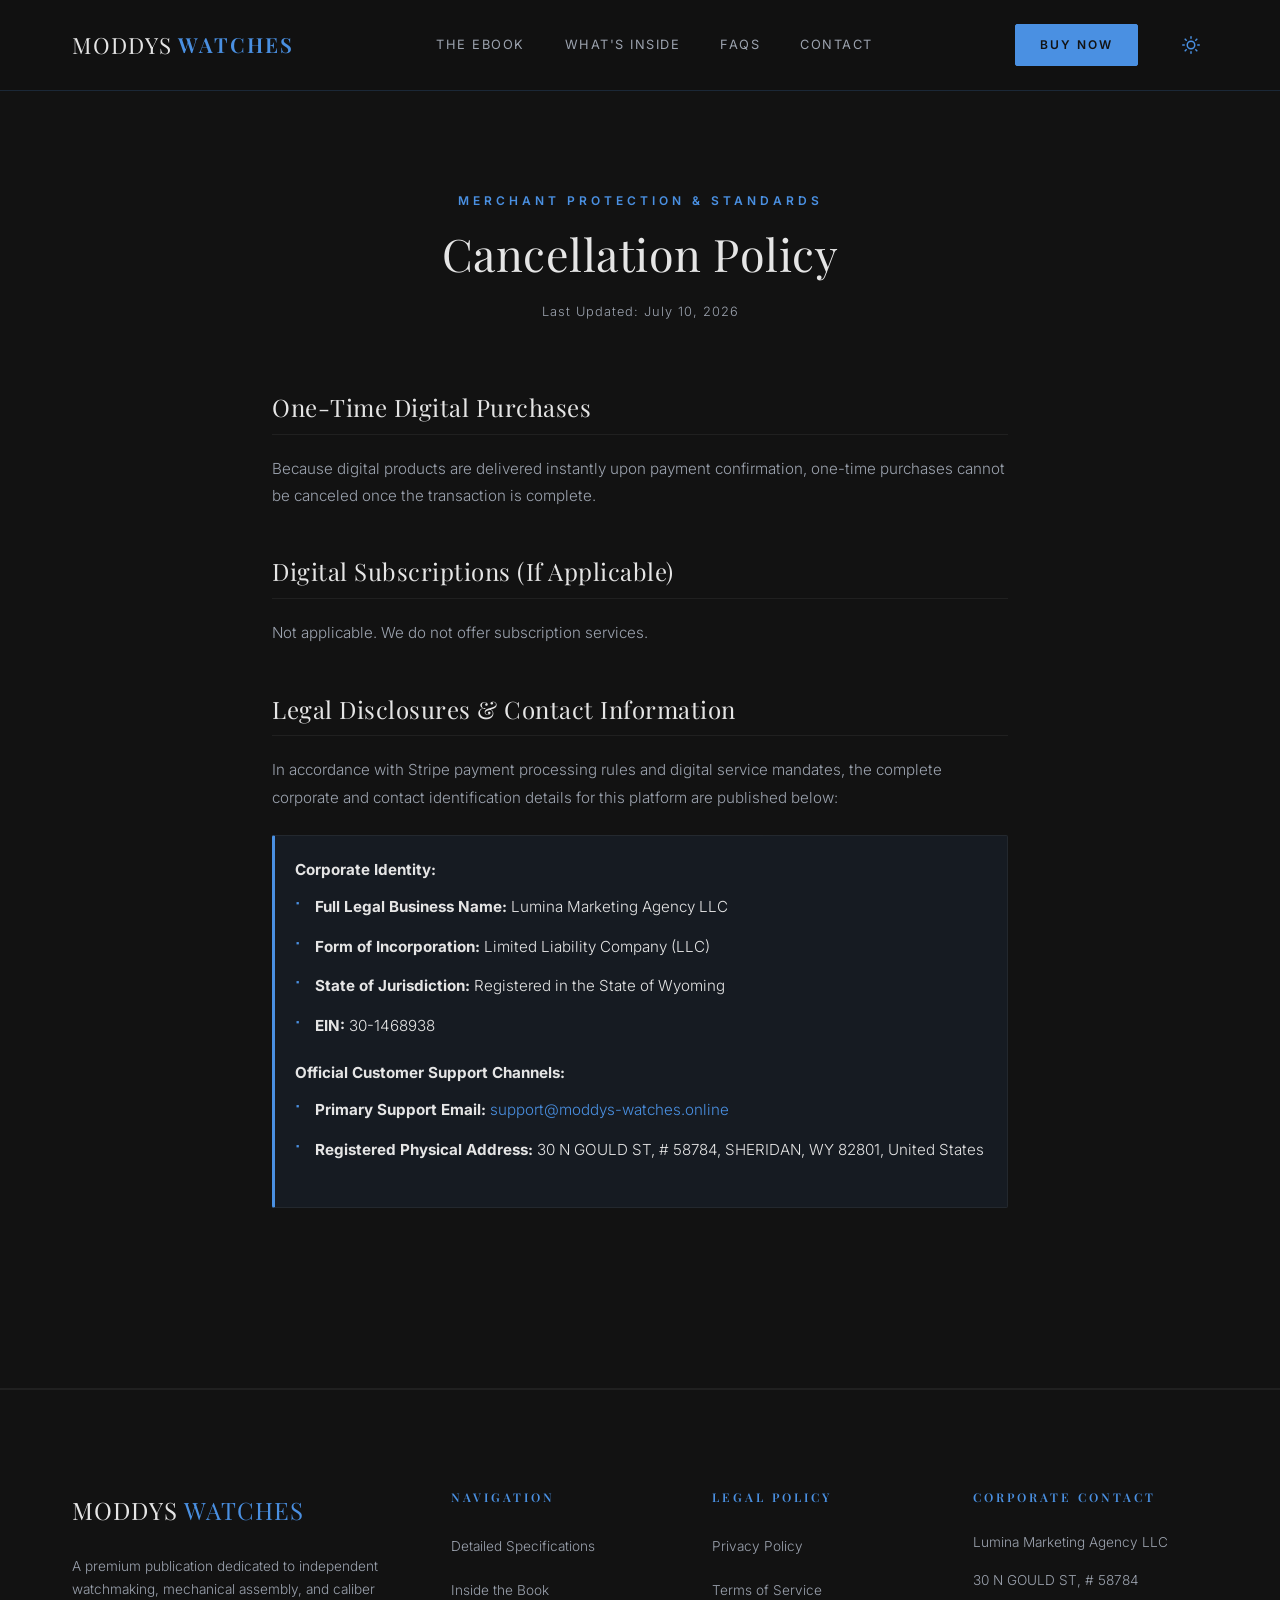
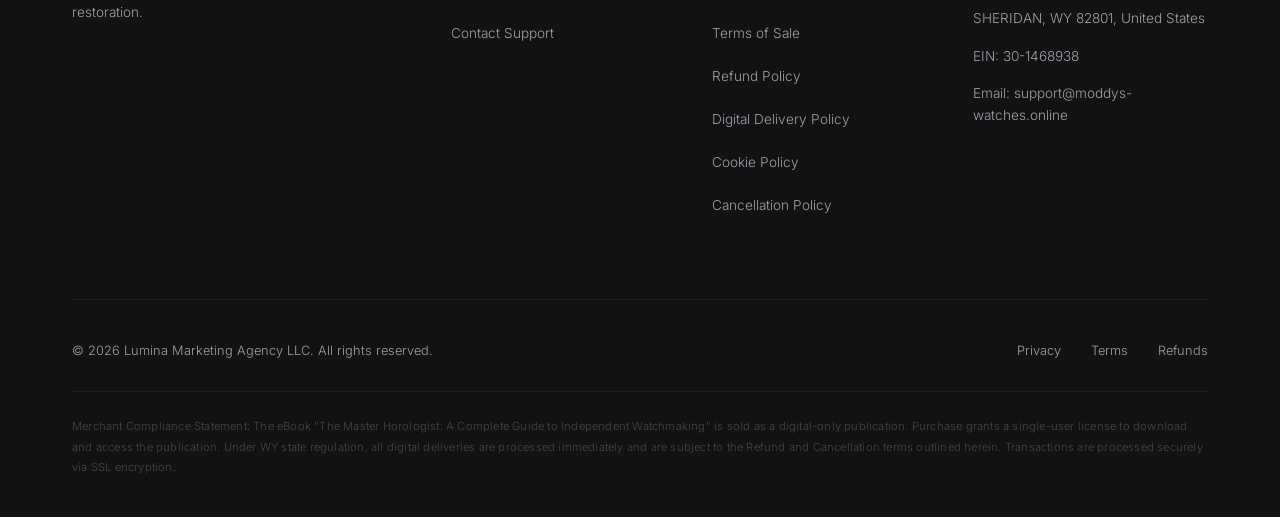
==== commit 47fa4d06: "Replace all emails with support@moddys-watches.online" ====
--- a/cancellation.html
+++ b/cancellation.html
@@ -101,7 +101,7 @@
           </ul>
           <p style="margin-bottom: 10px;"><strong>Official Customer Support Channels:</strong></p>
           <ul style="list-style: none; padding-left: 0; color: var(--color-text-primary);">
-            <li><strong>Primary Support Email:</strong> <a href="mailto:support@horologyguide.com" class="text-gold">support@horologyguide.com</a></li>
+            <li><strong>Primary Support Email:</strong> <a href="mailto:support@moddys-watches.online" class="text-gold">support@moddys-watches.online</a></li>
             <li><strong>Registered Physical Address:</strong> 30 N GOULD ST, # 58784, SHERIDAN, WY 82801, United States</li>
           </ul>
         </div>
@@ -149,7 +149,7 @@
             <span>30 N GOULD ST, # 58784</span>
             <span>SHERIDAN, WY 82801, United States</span>
             <span>EIN: 30-1468938</span>
-            <span>Email: support@horologyguide.com</span>
+            <span>Email: support@moddys-watches.online</span>
           </div>
         </div>
       </div>
